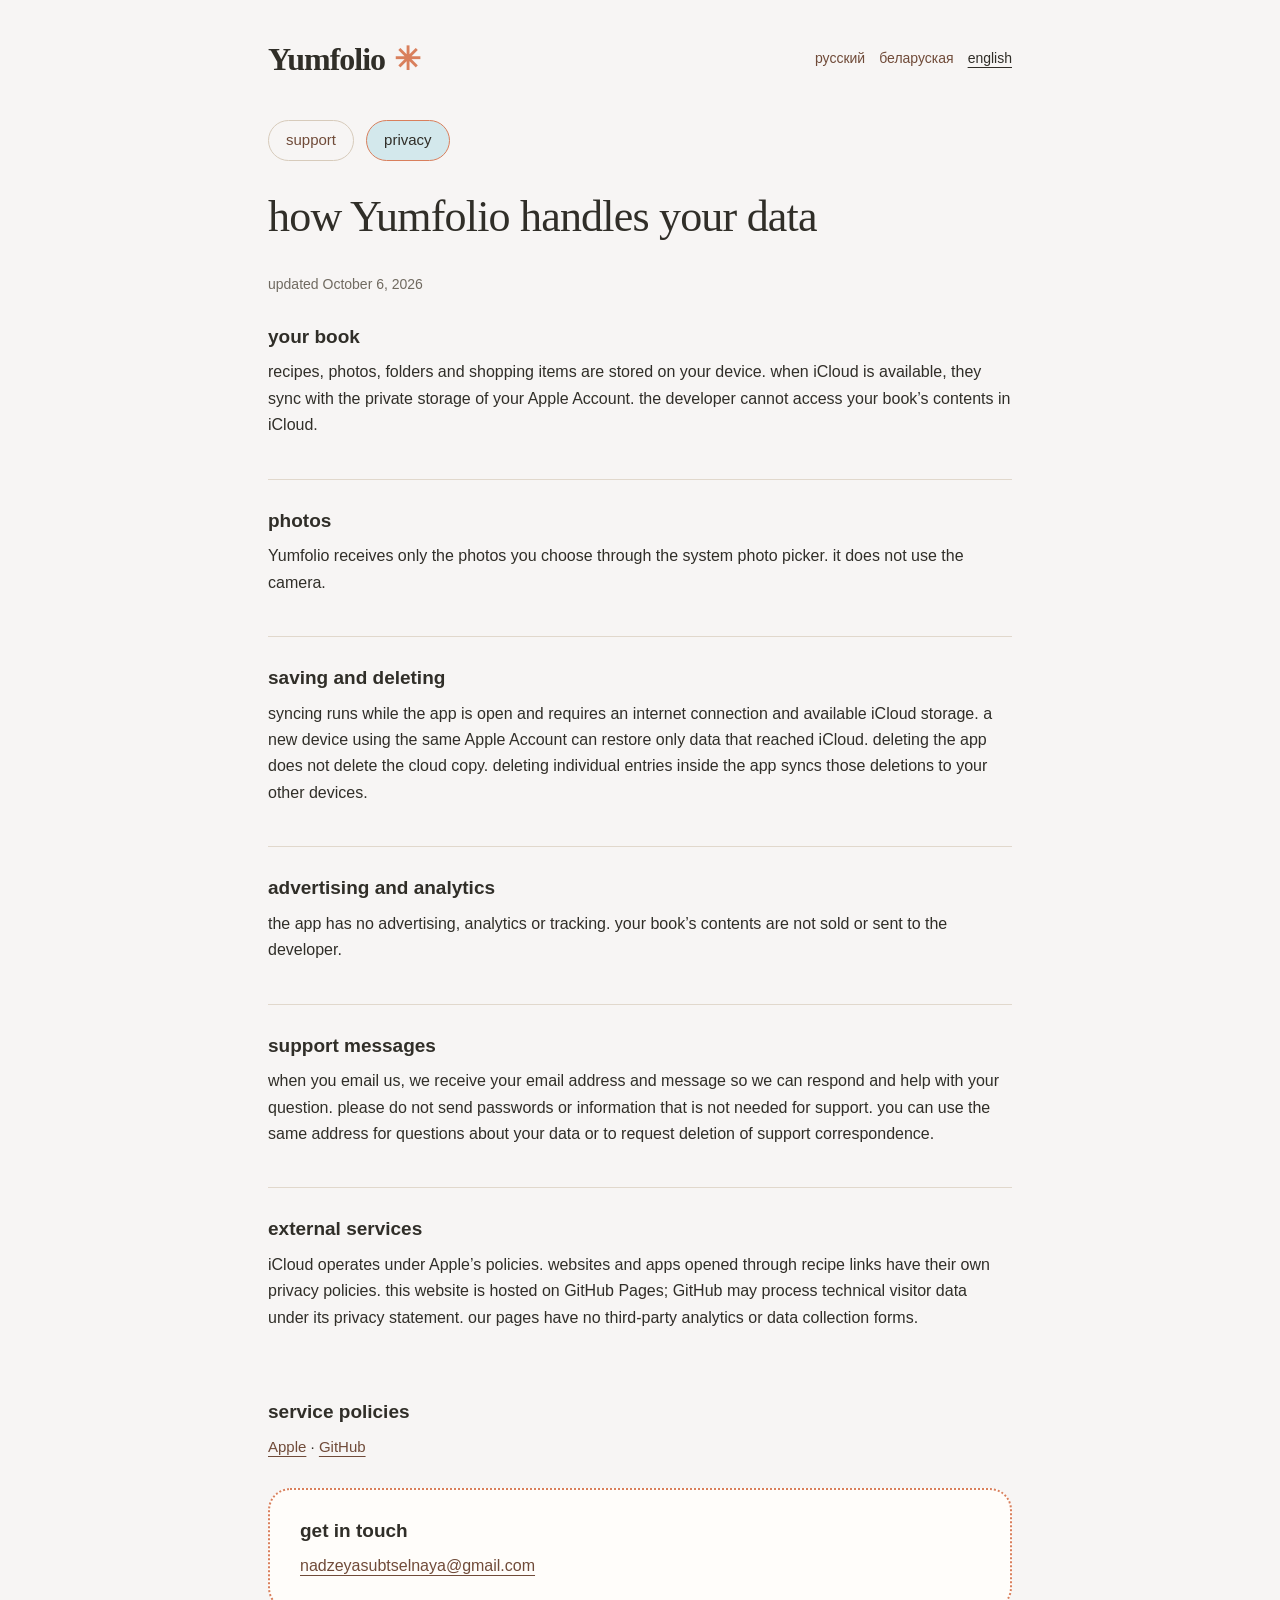
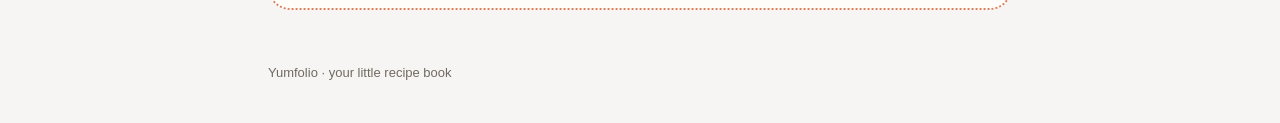
==== privacy-en.html @ 5ff11780 "Add Yumfolio support and privacy pages in three languages" ====
<!doctype html>
<html lang="en">
<head><meta charset="utf-8"><meta name="viewport" content="width=device-width,initial-scale=1"><meta name="description" content="how Yumfolio handles your data — Yumfolio"><meta name="color-scheme" content="light"><title>Yumfolio · privacy</title><link rel="stylesheet" href="style.css"></head>
<body><header><a class="brand" href="support-en.html">Yumfolio<span aria-hidden="true">✳</span></a><nav class="languages" aria-label="Language"><a href="privacy.html" lang="ru" hreflang="ru">русский</a><a href="privacy-be.html" lang="be" hreflang="be">беларуская</a><a href="privacy-en.html" lang="en" hreflang="en" aria-current="page">english</a></nav></header>
<main><nav class="tabs" aria-label="Yumfolio"><a href="support-en.html">support</a><a href="privacy-en.html" aria-current="page">privacy</a></nav><h1>how Yumfolio handles your data</h1><p class="date">updated October 6, 2026</p><div class="answers"><section><h2>your book</h2><p>recipes, photos, folders and shopping items are stored on your device. when iCloud is available, they sync with the private storage of your Apple Account. the developer cannot access your book’s contents in iCloud.</p></section><section><h2>photos</h2><p>Yumfolio receives only the photos you choose through the system photo picker. it does not use the camera.</p></section><section><h2>saving and deleting</h2><p>syncing runs while the app is open and requires an internet connection and available iCloud storage. a new device using the same Apple Account can restore only data that reached iCloud. deleting the app does not delete the cloud copy. deleting individual entries inside the app syncs those deletions to your other devices.</p></section><section><h2>advertising and analytics</h2><p>the app has no advertising, analytics or tracking. your book’s contents are not sold or sent to the developer.</p></section><section><h2>support messages</h2><p>when you email us, we receive your email address and message so we can respond and help with your question. please do not send passwords or information that is not needed for support. you can use the same address for questions about your data or to request deletion of support correspondence.</p></section><section><h2>external services</h2><p>iCloud operates under Apple’s policies. websites and apps opened through recipe links have their own privacy policies. this website is hosted on GitHub Pages; GitHub may process technical visitor data under its privacy statement. our pages have no third-party analytics or data collection forms.</p></section></div><section class="policy-links"><h2>service policies</h2><a href="https://www.apple.com/legal/privacy/">Apple</a> · <a href="https://docs.github.com/en/site-policy/privacy-policies/github-general-privacy-statement">GitHub</a></section><section class="contact compact"><h2>get in touch</h2><a class="email" href="mailto:nadzeyasubtselnaya@gmail.com">nadzeyasubtselnaya@gmail.com</a></section></main>
<footer>Yumfolio · your little recipe book</footer></body></html>
---- style.css ----
*{box-sizing:border-box}html{background:#f7f5f4;color:#302e28;font-family:-apple-system,BlinkMacSystemFont,"Segoe UI",sans-serif;line-height:1.65}body{margin:0}a{color:#704b39;text-underline-offset:4px}a:hover{color:#a14d32}a:focus-visible{outline:3px solid #538ec3;outline-offset:5px}header,main,footer{max-width:800px;margin:auto;padding:0 28px}header{display:flex;align-items:center;justify-content:space-between;gap:20px;padding-top:40px;padding-bottom:30px}.brand{font:bold 32px Georgia,serif;letter-spacing:-1px;color:#302e28;text-decoration:none;white-space:nowrap}.brand span{color:#d97f5c;margin-left:9px}.languages{display:flex;flex-wrap:wrap;gap:6px 14px;font-size:14px}.languages a{text-decoration:none;padding:5px 0}.languages [aria-current]{text-decoration:underline;color:#302e28}main{padding-top:12px}.tabs{display:flex;gap:12px;flex-wrap:wrap}.tabs a{padding:7px 17px;border-radius:25px;text-decoration:none;border:1px solid #d7cbbb;font-size:15px}.tabs [aria-current]{background:#d3e8ec;border-color:#d97f5c;color:#302e28}h1{font:normal clamp(30px,6vw,44px)/1.18 Georgia,serif;letter-spacing:-.8px;max-width:580px;margin:30px 0}h2{font:600 19px/1.35 -apple-system,BlinkMacSystemFont,"Segoe UI",sans-serif;margin:0 0 10px}p{margin:0 0 16px;font-size:16px}.contact{padding:28px 30px;border:2px dotted #d97f5c;border-radius:22px;background:#fffdfa;margin:28px 0 36px}.contact p:last-child{margin-bottom:0}.contact .email{overflow-wrap:anywhere;font-size:16px}.button{display:inline-flex;gap:24px;align-items:center;background:#f4e48b;border-radius:22px;padding:9px 19px;color:#302e28;text-decoration:none;font-size:15px;margin-top:17px}.answers section{margin:28px 0;padding-bottom:24px;border-bottom:1px solid #e1d8cc}.answers section:last-child{border-bottom:0}.date{color:#706a60;font-size:14px}.compact{margin-top:28px}.policy-links{font-size:15px}footer{font-size:13px;color:#706a60;padding-top:16px;padding-bottom:40px}@media(max-width:560px){header{display:block;padding-top:25px}.languages{margin-top:14px}header,main,footer{padding-left:22px;padding-right:22px}.contact{padding:24px 22px}h1{margin:26px 0}.tabs a{font-size:14px}}@media print{header,.tabs,footer{display:none}html{background:white}main{max-width:none}.contact{break-inside:avoid}a{color:inherit}}
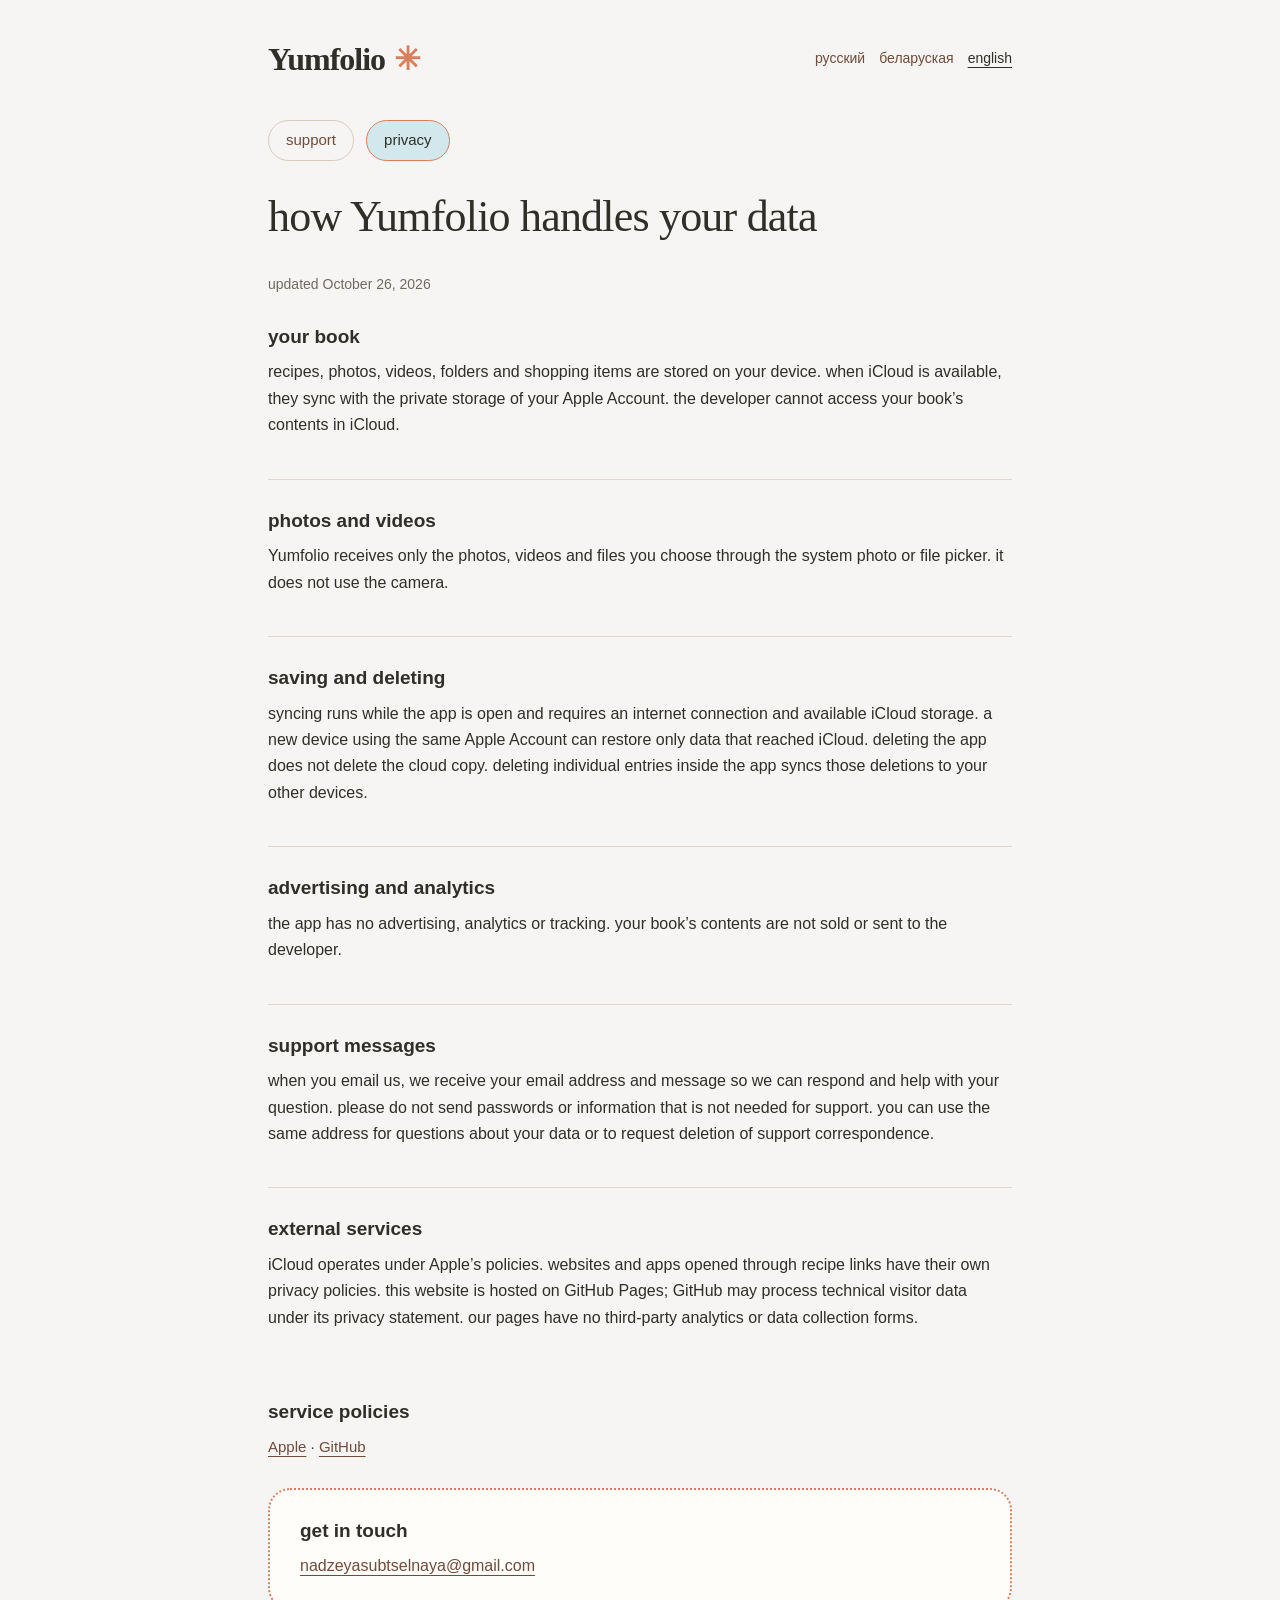
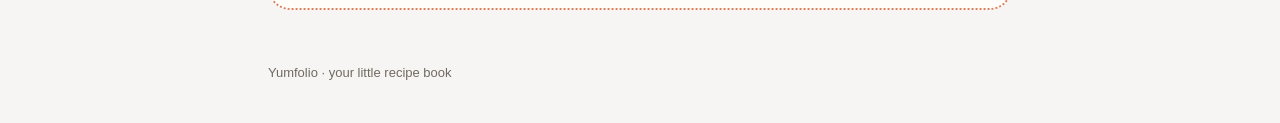
==== commit bcacc4d7: "Update privacy notice for recipe photos and videos Document optional cooking-instruction photos, vid" ====
--- a/privacy-en.html
+++ b/privacy-en.html
@@ -2,5 +2,5 @@
 <html lang="en">
 <head><meta charset="utf-8"><meta name="viewport" content="width=device-width,initial-scale=1"><meta name="description" content="how Yumfolio handles your data — Yumfolio"><meta name="color-scheme" content="light"><title>Yumfolio · privacy</title><link rel="stylesheet" href="style.css"></head>
 <body><header><a class="brand" href="support-en.html">Yumfolio<span aria-hidden="true">✳</span></a><nav class="languages" aria-label="Language"><a href="privacy.html" lang="ru" hreflang="ru">русский</a><a href="privacy-be.html" lang="be" hreflang="be">беларуская</a><a href="privacy-en.html" lang="en" hreflang="en" aria-current="page">english</a></nav></header>
-<main><nav class="tabs" aria-label="Yumfolio"><a href="support-en.html">support</a><a href="privacy-en.html" aria-current="page">privacy</a></nav><h1>how Yumfolio handles your data</h1><p class="date">updated October 6, 2026</p><div class="answers"><section><h2>your book</h2><p>recipes, photos, folders and shopping items are stored on your device. when iCloud is available, they sync with the private storage of your Apple Account. the developer cannot access your book’s contents in iCloud.</p></section><section><h2>photos</h2><p>Yumfolio receives only the photos you choose through the system photo picker. it does not use the camera.</p></section><section><h2>saving and deleting</h2><p>syncing runs while the app is open and requires an internet connection and available iCloud storage. a new device using the same Apple Account can restore only data that reached iCloud. deleting the app does not delete the cloud copy. deleting individual entries inside the app syncs those deletions to your other devices.</p></section><section><h2>advertising and analytics</h2><p>the app has no advertising, analytics or tracking. your book’s contents are not sold or sent to the developer.</p></section><section><h2>support messages</h2><p>when you email us, we receive your email address and message so we can respond and help with your question. please do not send passwords or information that is not needed for support. you can use the same address for questions about your data or to request deletion of support correspondence.</p></section><section><h2>external services</h2><p>iCloud operates under Apple’s policies. websites and apps opened through recipe links have their own privacy policies. this website is hosted on GitHub Pages; GitHub may process technical visitor data under its privacy statement. our pages have no third-party analytics or data collection forms.</p></section></div><section class="policy-links"><h2>service policies</h2><a href="https://www.apple.com/legal/privacy/">Apple</a> · <a href="https://docs.github.com/en/site-policy/privacy-policies/github-general-privacy-statement">GitHub</a></section><section class="contact compact"><h2>get in touch</h2><a class="email" href="mailto:nadzeyasubtselnaya@gmail.com">nadzeyasubtselnaya@gmail.com</a></section></main>
+<main><nav class="tabs" aria-label="Yumfolio"><a href="support-en.html">support</a><a href="privacy-en.html" aria-current="page">privacy</a></nav><h1>how Yumfolio handles your data</h1><p class="date">updated October 26, 2026</p><div class="answers"><section><h2>your book</h2><p>recipes, photos, videos, folders and shopping items are stored on your device. when iCloud is available, they sync with the private storage of your Apple Account. the developer cannot access your book’s contents in iCloud.</p></section><section><h2>photos and videos</h2><p>Yumfolio receives only the photos, videos and files you choose through the system photo or file picker. it does not use the camera.</p></section><section><h2>saving and deleting</h2><p>syncing runs while the app is open and requires an internet connection and available iCloud storage. a new device using the same Apple Account can restore only data that reached iCloud. deleting the app does not delete the cloud copy. deleting individual entries inside the app syncs those deletions to your other devices.</p></section><section><h2>advertising and analytics</h2><p>the app has no advertising, analytics or tracking. your book’s contents are not sold or sent to the developer.</p></section><section><h2>support messages</h2><p>when you email us, we receive your email address and message so we can respond and help with your question. please do not send passwords or information that is not needed for support. you can use the same address for questions about your data or to request deletion of support correspondence.</p></section><section><h2>external services</h2><p>iCloud operates under Apple’s policies. websites and apps opened through recipe links have their own privacy policies. this website is hosted on GitHub Pages; GitHub may process technical visitor data under its privacy statement. our pages have no third-party analytics or data collection forms.</p></section></div><section class="policy-links"><h2>service policies</h2><a href="https://www.apple.com/legal/privacy/">Apple</a> · <a href="https://docs.github.com/en/site-policy/privacy-policies/github-general-privacy-statement">GitHub</a></section><section class="contact compact"><h2>get in touch</h2><a class="email" href="mailto:nadzeyasubtselnaya@gmail.com">nadzeyasubtselnaya@gmail.com</a></section></main>
 <footer>Yumfolio · your little recipe book</footer></body></html>
